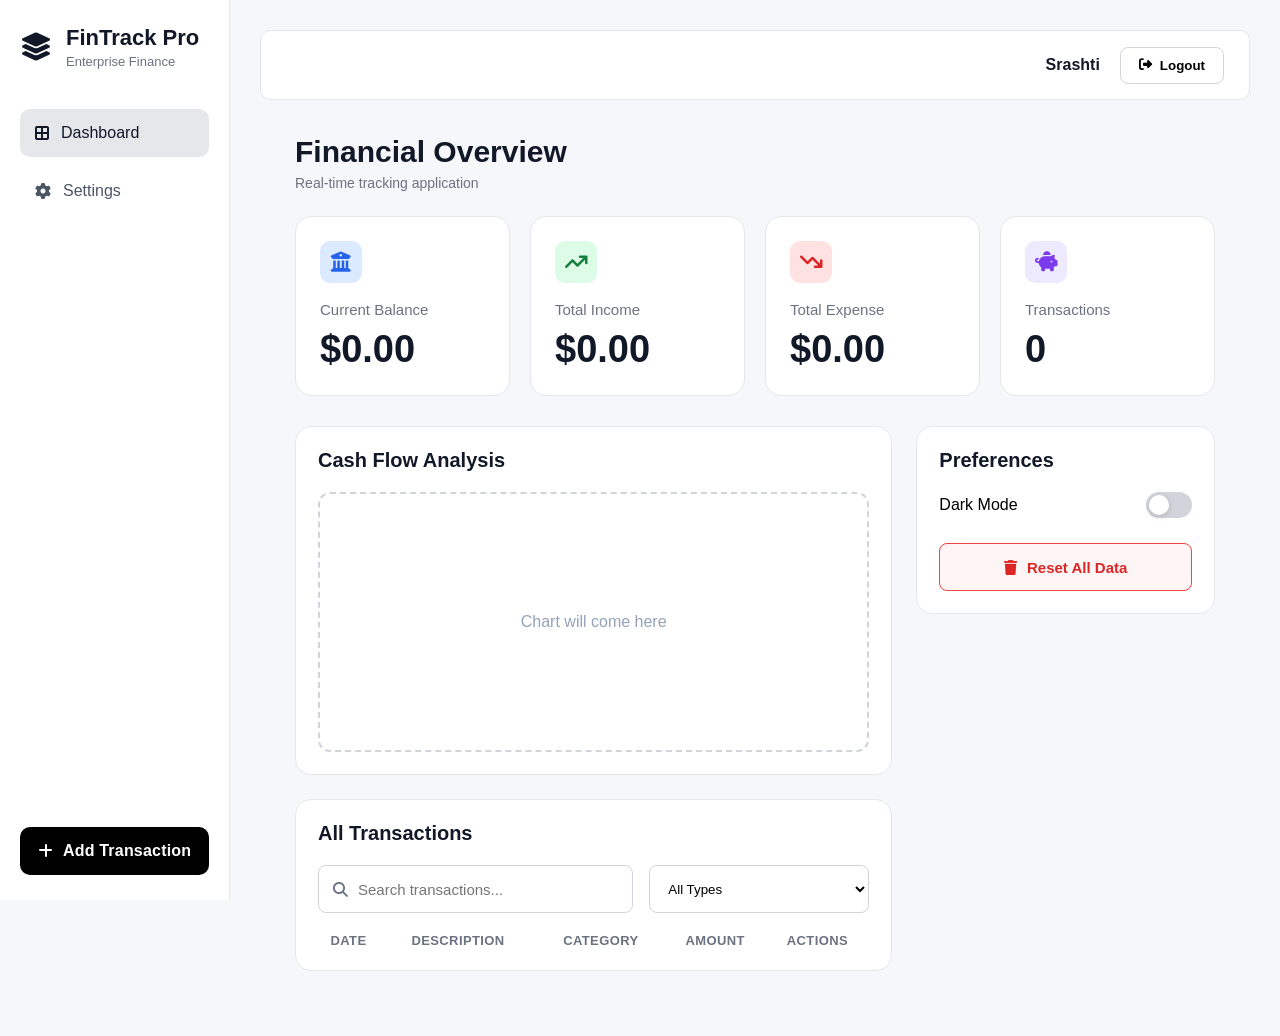
==== dashboard.html @ 07d4b251 "login and register page added" ====
<!doctype html>
<html lang="en">
  <head>
    <meta charset="UTF-8" />
    <meta name="viewport" content="width=device-width, initial-scale=1.0" />
    <title>FinTrack Pro</title>
    <link rel="stylesheet" href="css/dashboard.css" />
    <link
      rel="stylesheet"
      href="https://cdnjs.cloudflare.com/ajax/libs/font-awesome/6.7.2/css/all.min.css"
    />
  </head>
  <body>
    <div class="container">
      <aside class="sidebar">
        <!-- logo -->
        <div class="logo">
          <i class="fa-solid fa-layer-group"></i>
          <div>
            <h2>FinTrack Pro</h2>
            <p>Enterprise Finance</p>
          </div>
        </div>

        <!-- navigation -->
        <nav>
          <ul>
            <li class="active" id="dashboardBtn">
              <i class="fa-solid fa-border-all"></i>
              <span>Dashboard</span>
            </li>
            <li id="settingsBtn">
              <i class="fa-solid fa-gear"></i>
              <span>Settings</span>
            </li>
          </ul>
        </nav>

        <!-- Bottom-btn -->
        <button class="add-btn">
          <i class="fa-solid fa-plus"></i>
          <span>Add Transaction</span>
        </button>
      </aside>
      <main class="main-content">
        <header class="topbar">
          <div class="user-info">
            <span class="username">Srashti</span>
            <button class="logout-btn">
              <i class="fa-solid fa-right-from-bracket"></i>
              Logout
            </button>
          </div>
        </header>

        <!-- dashoard -->
        <section class="dashboard" id="dashboardPage">
          <h1>Financial Overview</h1>
          <p class="subtitle">Real-time tracking application</p>
          <div class="cards">
            <div class="card">
              <div class="card-icon blue">
                <i class="fa-solid fa-building-columns"></i>
              </div>
              <p class="card-title">Current Balance</p>
              <h2 id="balance">$0.00</h2>
            </div>
            <div class="card">
              <div class="card-icon green">
                <i class="fa-solid fa-arrow-trend-up"></i>
              </div>
              <p class="card-title">Total Income</p>
              <h2 id="income">$0.00</h2>
            </div>
            <div class="card">
              <div class="card-icon red">
                <i class="fa-solid fa-arrow-trend-down"></i>
              </div>
              <p class="card-title">Total Expense</p>
              <h2 id="expense">$0.00</h2>
            </div>
            <div class="card">
              <div class="card-icon purple">
                <i class="fa-solid fa-piggy-bank"></i>
              </div>
              <p class="card-title">Transactions</p>
              <h2 id="transactionCount">0</h2>
            </div>
          </div>

          <div class="dashboard-grid">
            <!-- left col -->
            <div class="main-column">
              <!-- Cash Flow Card -->
              <div class="panel chart-panel">
                <h2>Cash Flow Analysis</h2>

                <div class="chart-area">
                  <!-- Replace with Chart.js later -->
                  <div class="chart-placeholder">Chart will come here</div>
                </div>
              </div>

              <!-- Transactions Card -->
              <div class="panel table-panel">
                <h2>All Transactions</h2>

                <div class="table-controls">
                  <div class="search-box">
                    <i class="fa-solid fa-magnifying-glass"></i>

                    <input
                      id="searchInput"
                      type="text"
                      placeholder="Search transactions..."
                      class="search-input"
                    />
                  </div>

                  <select id="filterType" class="filter-select">
                    <option>All Types</option>
                    <option>Income</option>
                    <option>Expense</option>
                  </select>
                </div>

                <div class="table-container">
                  <table>
                    <thead>
                      <tr>
                        <th>Date</th>
                        <th>Description</th>
                        <th>Category</th>
                        <th>Amount</th>
                        <th>Actions</th>
                      </tr>
                    </thead>

                    <tbody id="transactionTable">
                      <!-- Transactions will come here -->
                    </tbody>
                  </table>
                </div>
              </div>
            </div>

            <!-- right col -->
            <div class="side-column">
              <div class="panel">
                <h2>Preferences</h2>

                <div class="preference-item">
                  <span>Dark Mode</span>
                  <label class="switch">
                    <input type="checkbox" id="darkMode" />
                    <span class="slider"></span>
                  </label>
                </div>

                <button class="reset-btn">
                  <i class="fa-solid fa-trash"></i>
                  <span>Reset All Data</span>
                </button>
              </div>
            </div>
          </div>
        </section>

        <!-- settings -->

        <section class="settings-page" id="settingsPage">
          <h1>Settings</h1>
          <p class="subtitle">
            Manage your account profile and app formatting.
          </p>

          <div class="panel settings-panel">
            <h2>Profile Details</h2>

            <div class="settings-grid">
              <div class="form-group">
                <label for="fullName">Full Name</label>

                <input id="fullName" type="text" value="srashti" />
              </div>

              <div class="form-group">
                <label for="currency">Primary Currency</label>

                <select id="currency">
                  <option>USD ($)</option>
                  <option>INR (₹)</option>
                  <option>EUR (€)</option>
                  <option>GBP (£)</option>
                </select>
              </div>
            </div>

            <button class="save-btn">Save Changes</button>
          </div>
        </section>
      </main>
    </div>
    <div class="modal" id="transactionModal">
      <div class="modal-content">
        <div class="modal-header">
          <h2>Add Transaction</h2>
          <span class="close">&times;</span>
        </div>

        <form id="transactionForm">
          <div class="form-group">
            <label for="type">Type</label>

            <select id="type" required>
              <option value="income">Income</option>
              <option value="expense">Expense</option>
            </select>
          </div>

          <div class="form-group">
            <label for="description">Description</label>

            <input
              type="text"
              id="description"
              placeholder="e.g. Salary"
              required
            />
          </div>

          <div class="form-row">
            <div class="form-group">
              <label for="amount">Amount</label>

              <input
                type="number"
                id="amount"
                placeholder="0.00"
                min="0"
                step="0.01"
                required
              />
            </div>

            <div class="form-group">
              <label for="date">Date</label>

              <input type="date" id="date" required />
            </div>
          </div>

          <div class="form-group">
            <label for="category">Category</label>

            <select id="category" required>
              <option value="">Select Category</option>
              <option>Food</option>
              <option>Shopping</option>
              <option>Salary</option>
              <option>Bills</option>
              <option>Entertainment</option>
              <option>Other</option>
            </select>
          </div>

          <button type="submit" class="save-btn">Save Transaction</button>
        </form>
      </div>
    </div>
    <script src="js/dashboard.js"></script>
  </body>
</html>
---- css/dashboard.css ----
*{
    margin:0;
    padding:0;
    box-sizing:border-box;
}

html,
body{
    width:100%;
    height:100%;
    font-family:Arial, Helvetica, sans-serif;
    background:#f5f7fb;
}
.container {
    display:flex;
    min-height:100vh;
}
.sidebar{
    width:230px;
    height:100vh;
    position:fixed;
    top:0;
    left:0;
    display:flex;
    flex-direction:column;
    background:#fff;
    border-right:1px solid #e5e7eb;
    padding:25px 20px;
}
.logo{
    display:flex;
    align-items:center;
    gap:14px;
}

.logo i{
    font-size:28px;
    color:#111827;
}

.logo h2{
    font-size:22px;
    color:#111827;
}

.logo p{
    font-size:13px;
    color:#6b7280;
    margin-top:3px;
}
.main-content{
    margin-left:230px;
    flex:1;
    padding:30px;
}

nav{
    margin-top:40px;
}
nav ul{
    list-style:none;
}
nav li{
    display: flex;
    align-items: center;
    gap: 12px;
    padding: 15px;
    margin-bottom: 10px;
    border-radius: 10px;
    cursor: pointer;
    color: #4b5563;
    transition: all 0.3s ease;
}

nav li:hover{
    background:#f3f4f6;
    color:#111827;
}

.active{
    background:#e5e7eb;
    color:#111827;
}
.add-btn{
    width:100%;
    padding:15px;
    display: flex;
    justify-content: center;
    align-items: center;
    gap: 10px;
    border:none;
    background:black;
    color:white;
    border-radius:10px;
    cursor:pointer;
    font-size:16px;
    transition: .3s;
    margin-top: auto;
    font-weight:600;
    letter-spacing:.2px;

}
.add-btn:hover{
    
    transform:translateY(-2px);
}
.topbar{
    display:flex;
    justify-content:flex-end;
    align-items:center;
    height:70px;
    background:white;
    border:1px solid #e5e7eb;
    border-radius:10px;
    padding:0 25px;
}
.user-info{
    display: flex;
    align-items: center;
    gap: 20px;
}
.user-info span{
    font-size:16px;
    font-weight:600;
    color:#111827;
}
.logout-btn{
    display:flex;
    align-items:center;
    gap:8px;
    padding:10px 18px;
    border:1px solid #d1d5db;
    border-radius:8px;
    background:#fff;
    cursor:pointer;
    font-weight:600;
    transition:.3s;
}

.logout-btn:hover{
    background:#f3f4f6;
}
.dashboard{
    padding:35px;
}
.dashboard h1{
    font-size:30px;
    font-weight:900;
    color:#111827;
}
.subtitle{
    margin-top:6px;
    font-size:14px;
    color:#6b7280;
}
.cards{
    display:grid;
    grid-template-columns:repeat(4,1fr);
    gap:20px;
    margin-top:25px;
}

.card{
    background:#fff;
    border:1px solid #e5e7eb;
    border-radius:16px;
    padding:24px;
    transition:.3s;
}

.card:hover{
    transform:translateY(-4px);
    box-shadow:0 10px 25px rgba(0,0,0,.08);
}

.card p{
    color:#6b7280;
    font-size:15px;
    margin-bottom:10px;
}

.card h2{
    font-size:38px;
    color:#111827;
    font-weight: 800;
}
.card-title{
    color:#6b7280;
    font-size:15px;
}
.card-icon {
    width:42px;
    height:42px;
    border-radius:10px;
    display:flex;
    justify-content: center;
    align-items:center;
    font-size: 20px;
    margin-bottom:18px;
}
.blue{
    background:#dbeafe;
    color:#2563eb;
}

.green{
    background:#dcfce7;
    color:#15803d;
}

.red{
    background:#fee2e2;
    color:#dc2626;
}

.purple{
    background:#ede9fe;
    color:#7c3aed;
}
.dashboard-grid{
    display:grid;
    grid-template-columns:2fr 1fr;
    gap:24px;
    margin-top:30px;
    align-items:start;
}

.main-column{
    display:flex;
    flex-direction:column;
    gap:24px;
}

.side-column{
    display:flex;
    flex-direction:column;
}

.panel{
    background:#fff;
    border:1px solid #e5e7eb;
    border-radius:16px;
    padding:22px;
}
.panel h2{
    font-size:20px;
    font-weight:700;
    color:#111827;
    margin-bottom:20px;
}

.chart-area{
    height:260px;
    display:flex;
    justify-content:center;
    align-items:center;
    border:2px dashed #d1d5db;
    border-radius:12px;
    color:#94a3b8;
}

.table-controls{
    display:flex;
    gap:16px;
    margin-bottom:20px;
}

.search-box{
    flex:1;
    display:flex;
    align-items:center;
    gap:10px;
    padding:0 14px;
    height:48px;
    border:1px solid #d1d5db;
    border-radius:8px;
    background:#fff;
}

.search-box i{
    color:#6b7280;
    font-size:15px;
}

.search-input{
    flex:1;
    height:100%;
    border:none;
    outline:none;
    background:transparent;
    font-size:15px;
}

.filter-select{
    width:220px;
    padding:0 14px;
    border:1px solid #d1d5db;
    border-radius:8px;
    height:48px;
    outline:none;
    background:#fff;
}

.table-container{
    overflow-x:auto;
}

table{
    width:100%;
    border-collapse:collapse;
}

th{
    font-size:13px;
    font-weight:600;
    letter-spacing:.4px;
    text-transform:uppercase;
    color:#6b7280;
}

td{
    padding:14px 10px;
    border-bottom:1px solid #f3f4f6;
}

.preference-item{
    display:flex;
    justify-content:space-between;
    align-items:center;
    margin-bottom:25px;
}
.switch{
    position:relative;
    display:inline-block;
    width:46px;
    height:26px;
}

.switch input{
    opacity:0;
    width:0;
    height:0;
}

.slider{
    position:absolute;
    inset:0;
    background:#d1d5db;
    border-radius:50px;
    cursor:pointer;
    transition:.3s;
}

.slider::before{
    content:"";
    position:absolute;
    width:20px;
    height:20px;
    left:3px;
    top:3px;
    background:#fff;
    border-radius:50%;
    transition:.3s;
    box-shadow:0 2px 6px rgba(0,0,0,.15);
}

.switch input:checked + .slider{
    background:#2563eb;
}

.switch input:checked + .slider::before{
    transform:translateX(20px);
}

.reset-btn{
    width:100%;
    height:48px;
    display:flex;
    justify-content:center;
    align-items:center;
    gap:10px;
    border:1px solid #ef4444;
    background:#fff5f5;
    color:#dc2626;
    border-radius:8px;
    font-size:15px;
    font-weight:600;
    cursor:pointer;
    transition:.3s;
}

.reset-btn:hover{
    background:#fee2e2;
}

/* modal */

.modal{
    position:fixed;
    inset:0;
    display:none;
    justify-content:center;
    align-items:center;
    background:rgba(0,0,0,.45);
    z-index:1000;
}

.modal.active{
    display:flex;
}

.modal-content{
    width:420px;
    max-width:90%;
    background:#fff;
    border-radius:16px;
    padding:24px;
    animation:popup .25s ease;
}

@keyframes popup{
    from{
        opacity:0;
        transform:translateY(-20px) scale(.97);
    }
    to{
        opacity:1;
        transform:translateY(0) scale(1);
    }
}

/* header */

.modal-header{
    display:flex;
    justify-content:space-between;
    align-items:center;
    margin-bottom:24px;
}

.modal-header h2{
    font-size:22px;
    font-weight:700;
    color:#111827;
}

.close{
    font-size:30px;
    color:#6b7280;
    cursor:pointer;
    transition:.2s;
}

.close:hover{
    color:#111827;
}

/* form */

#transactionForm{
    display:flex;
    flex-direction:column;
}

.form-group{
    display:flex;
    flex-direction:column;
    margin-bottom:18px;
}

.form-group label{
    font-size:15px;
    font-weight:500;
    color:#111827;
    margin-bottom:8px;
}

.form-row{
    display:grid;
    grid-template-columns:1fr 1fr;
    gap:16px;
    margin-bottom:18px;
}

#transactionForm input,
#transactionForm select{
    width:100%;
    height:48px;
    padding:0 14px;
    border:1px solid #d1d5db;
    border-radius:8px;
    font-size:15px;
    background:#fff;
    color:#111827;
    outline:none;
    transition:.2s;
}

#transactionForm input:focus,
#transactionForm select:focus{
    
   border-color:#000103;
   box-shadow:0 0 0 3px rgba(37,99,235,.12);
}

/* save-btn */
.save-btn{
    width:100%;
    height:48px;
    margin-top:8px;
    border:none;
    border-radius:8px;
    background:#01040a;
    color:#fff;
    font-size:15px;
    font-weight:600;
    cursor:pointer;
    transition:.25s;
}

.save-btn:hover{
    background:#303038;box-shadow:0 0 0 3px rgba(37,99,235,.12);
}



/* settings */

.settings-page{
    display:none;
    padding:34px 30px;
}

.settings-page.active{
    display:block;
}

.settings-page h1{
    font-size:28px;
    font-weight:800;
    color:#111827;
    margin-bottom:6px;
}

.settings-page .subtitle{
    font-size:15px;
    color:#6b7280;
    margin-bottom:22px;
}
.settings-panel{
    width:66%;
    min-width:780px;
    background:#fff;
    border:1px solid #e5e7eb;
    border-radius:16px;
    padding:18px;
}

.settings-panel h2{
    font-size:20px;
    font-weight:700;
    color:#111827;
    margin-bottom:18px;
}
.settings-grid{
    display:grid;
    grid-template-columns:1.1fr 0.9fr;
    gap:14px;
    margin-bottom:22px;
}

.settings-panel label{
    display:block;
    margin-bottom:8px;
    font-size:15px;
    font-weight:600;
    color:#111827;
}

.settings-panel input,
.settings-panel select{

    width:100%;
    height:48px;
    padding:0 12px;
    border:1px solid #d1d5db;
    border-radius:8px;
    background:#fff;
    font-size:15px;
    color:#111827;
    outline:none;
    transition:.25s;

}

.settings-panel input::placeholder{
    color:#9ca3af;
}

.settings-panel input:focus,
.settings-panel select:focus{
    border-color:#040507;
}
.settings-panel .save-btn{
    width:118px;
    height:42px;
    border:none;
    border-radius:8px;
    background:#000;
    color:#fff;
    font-size:14px;
    font-weight:600;
    cursor:pointer;
    transition:.25s;
}

.settings-panel .save-btn:hover{
    background:#222;
}
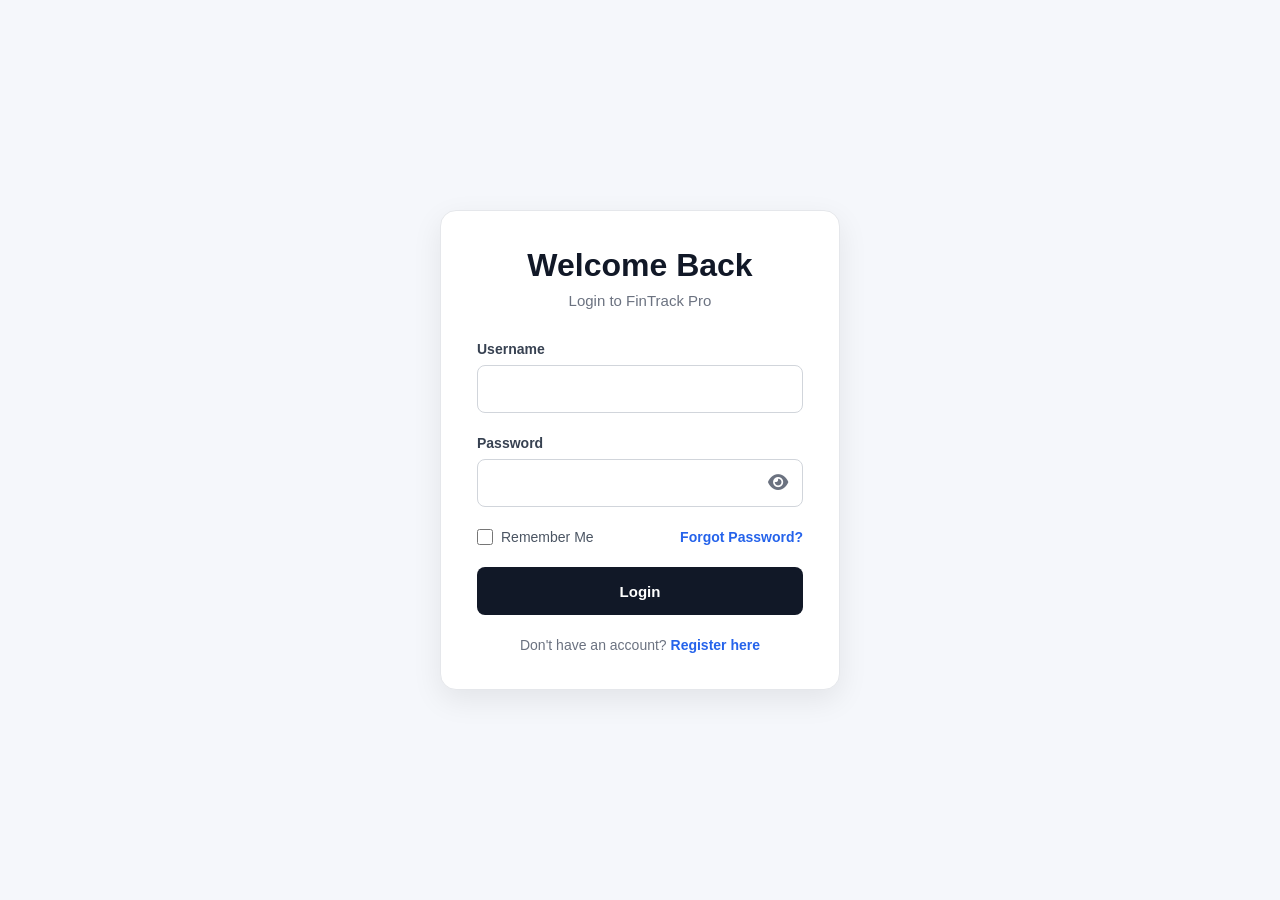
==== commit 545dc42a: "dashboard.js updated" ====
--- a/dashboard.html
+++ b/dashboard.html
@@ -45,7 +45,7 @@
       <main class="main-content">
         <header class="topbar">
           <div class="user-info">
-            <span class="username">Srashti</span>
+            <span class="username" id="currentUsername"></span>
             <button class="logout-btn">
               <i class="fa-solid fa-right-from-bracket"></i>
               Logout
